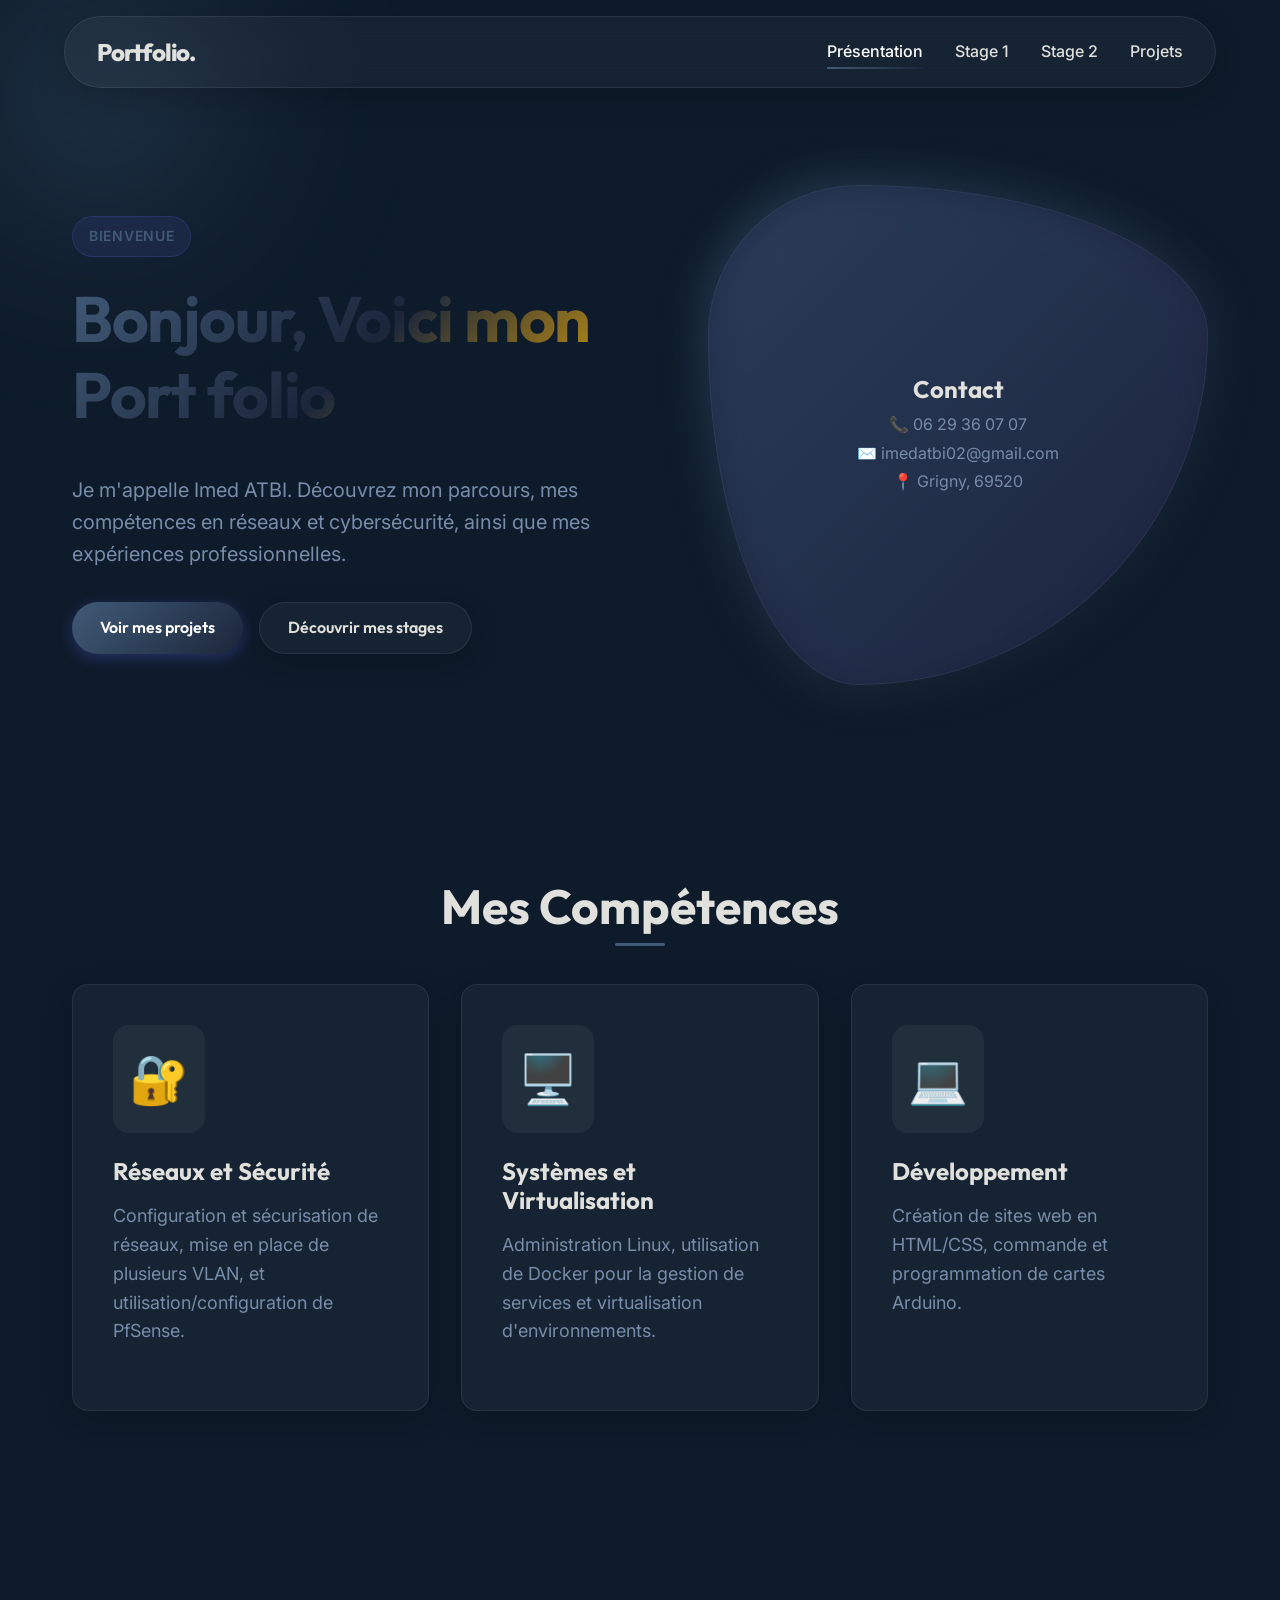
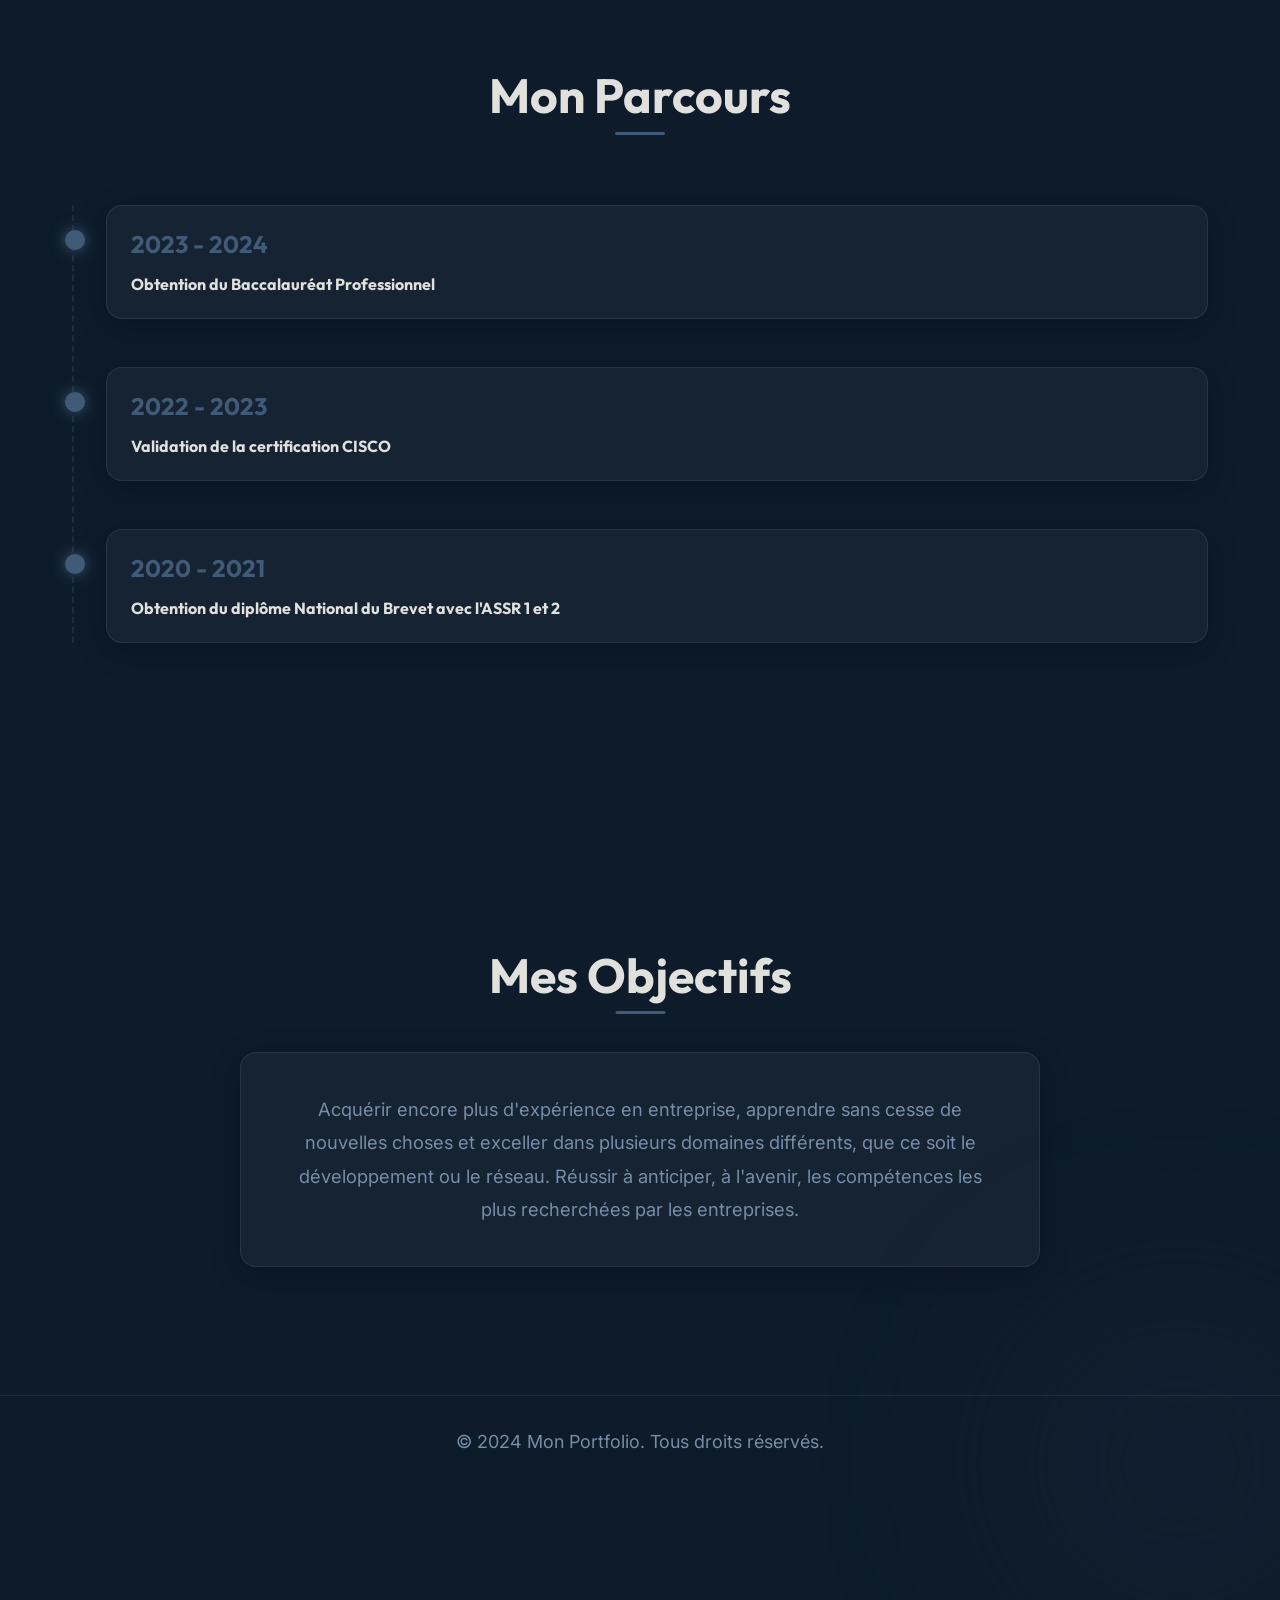
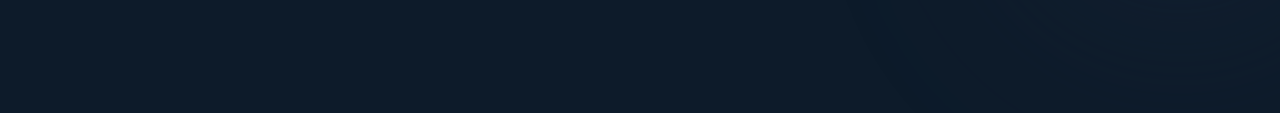
==== index.html @ e671bcde "Add files via upload" ====
<!DOCTYPE html>
<html lang="fr" class="dark-theme">

<head>
    <meta charset="UTF-8">
    <meta name="viewport" content="width=device-width, initial-scale=1.0">
    <title>Mon Portfolio - Présentation</title>
    <meta name="description" content="Portfolio professionnel - Page de présentation">
    <link rel="preconnect" href="https://fonts.googleapis.com">
    <link rel="preconnect" href="https://fonts.gstatic.com" crossorigin>
    <link
        href="https://fonts.googleapis.com/css2?family=Outfit:wght@300;400;600;800&family=Inter:wght@400;500;700&display=swap"
        rel="stylesheet">
    <link rel="stylesheet" href="styles.css">
</head>

<body>
    <div class="blob blob-1"></div>
    <div class="blob blob-2"></div>

    <nav class="navbar glass-effect">
        <div class="nav-brand">Portfolio.</div>
        <ul class="nav-links">
            <li><a href="index.html" class="active">Présentation</a></li>
            <li><a href="stage1.html">Stage 1</a></li>
            <li><a href="stage2.html">Stage 2</a></li>
            <li><a href="projet.html">Projets</a></li>
        </ul>
        <div class="hamburger">
            <span></span>
            <span></span>
            <span></span>
        </div>
    </nav>

    <main class="container fade-in">
        <section class="hero-section">
            <div class="hero-content">
                <span class="badge">Bienvenue</span>
                <h1 class="gradient-text">Bonjour, Voici mon Port folio</h1>
                <p class="hero-subtitle">
                    Je m'appelle Imed ATBI. Découvrez mon parcours, mes compétences en réseaux et cybersécurité, ainsi
                    que mes expériences professionnelles.
                </p>
                <div class="btn-group">
                    <a href="projet.html" class="btn btn-primary">Voir mes projets</a>
                    <a href="stage1.html" class="btn btn-secondary glass-effect">Découvrir mes stages</a>
                </div>
            </div>
            <div class="hero-image glass-effect">
                <div style="text-align: center;">
                    <h3 style="margin-bottom: 0.5rem; font-size: 1.5rem;">Contact</h3>
                    <p style="font-size: 1rem; margin-bottom: 0.2rem;">📞 06 29 36 07 07</p>
                    <p style="font-size: 1rem; margin-bottom: 0.2rem;">✉️ imedatbi02@gmail.com</p>
                    <p style="font-size: 1rem; margin-bottom: 0;">📍 Grigny, 69520</p>
                </div>
            </div>
        </section>

        <section class="about-section scroll-reveal">
            <h2 class="section-title">Mes Compétences</h2>
            <div class="about-grid">
                <div class="card glass-effect">
                    <div class="card-icon">🔐</div>
                    <h3>Réseaux et Sécurité</h3>
                    <p>Configuration et sécurisation de réseaux, mise en place de plusieurs VLAN, et
                        utilisation/configuration de PfSense.</p>
                </div>
                <div class="card glass-effect">
                    <div class="card-icon">🖥️</div>
                    <h3>Systèmes et Virtualisation</h3>
                    <p>Administration Linux, utilisation de Docker pour la gestion de services et virtualisation
                        d'environnements.</p>
                </div>
                <div class="card glass-effect">
                    <div class="card-icon">💻</div>
                    <h3>Développement</h3>
                    <p>Création de sites web en HTML/CSS, commande et programmation de cartes Arduino.</p>
                </div>
            </div>
        </section>

        <section class="about-section scroll-reveal" style="margin-top: 4rem;">
            <h2 class="section-title">Mon Parcours</h2>
            <div class="timeline" style="margin-bottom: 2rem;">
                <div class="timeline-item glass-effect scroll-reveal">
                    <h3 style="color: var(--primary-color);">2023 - 2024</h3>
                    <h4>Obtention du Baccalauréat Professionnel</h4>
                </div>
                <div class="timeline-item glass-effect scroll-reveal" style="transition-delay: 0.1s;">
                    <h3 style="color: var(--primary-color);">2022 - 2023</h3>
                    <h4>Validation de la certification CISCO</h4>
                </div>
                <div class="timeline-item glass-effect scroll-reveal" style="transition-delay: 0.2s;">
                    <h3 style="color: var(--primary-color);">2020 - 2021</h3>
                    <h4>Obtention du diplôme National du Brevet avec l'ASSR 1 et 2</h4>
                </div>
            </div>
        </section>
        <section class="about-section scroll-reveal" style="margin-top: 4rem;">
            <h2 class="section-title">Mes Objectifs</h2>
            <div class="glass-effect"
                style="padding: 2.5rem; border-radius: 16px; max-width: 800px; margin: 0 auto; text-align: center;">
                <p style="font-size: 1.15rem; line-height: 1.8; color: var(--text-secondary); margin: 0;">
                    Acquérir encore plus d'expérience en entreprise, apprendre sans cesse de nouvelles choses et
                    exceller dans plusieurs domaines différents, que ce soit le développement ou le réseau. Réussir à
                    anticiper, à l'avenir, les compétences les plus recherchées par les entreprises.
                </p>
            </div>
        </section>
    </main>

    <footer>
        <p>&copy; 2024 Mon Portfolio. Tous droits réservés.</p>
    </footer>

    <script src="script.js"></script>
</body>

</html>
---- styles.css ----
:root {
    --bg-color: #0d1b2a;
    --text-primary: #e0e1dd;
    --text-secondary: #778da9;
    --primary-color: #415a77;
    --secondary-color: #1b263b;
    --accent-color: #ffb703;
    --glass-bg: rgba(255, 255, 255, 0.04);
    --glass-border: rgba(255, 255, 255, 0.08);
    --glass-shadow: 0 8px 32px rgba(0, 0, 0, 0.2);
    --transition: all 0.3s cubic-bezier(0.4, 0, 0.2, 1);
    --font-heading: 'Outfit', sans-serif;
    --font-body: 'Inter', sans-serif;
}

* {
    margin: 0;
    padding: 0;
    box-sizing: border-box;
}

body {
    background-color: var(--bg-color);
    color: var(--text-primary);
    font-family: var(--font-body);
    line-height: 1.6;
    overflow-x: hidden;
    position: relative;
    min-height: 100vh;
    display: flex;
    flex-direction: column;
}

h1,
h2,
h3,
h4 {
    font-family: var(--font-heading);
    font-weight: 700;
    line-height: 1.2;
}

a {
    text-decoration: none;
    color: inherit;
    transition: var(--transition);
}

ul {
    list-style: none;
}

/* Background Animated Blobs */
.blob {
    position: absolute;
    border-radius: 50%;
    filter: blur(80px);
    z-index: -1;
    opacity: 0.5;
    animation: float 20s infinite alternate ease-in-out;
}

.blob-1 {
    width: 400px;
    height: 400px;
    background: radial-gradient(circle, var(--primary-color), transparent 70%);
    top: -100px;
    left: -100px;
}

.blob-2 {
    width: 500px;
    height: 500px;
    background: radial-gradient(circle, var(--secondary-color), transparent 70%);
    bottom: -200px;
    right: -150px;
    animation-delay: -5s;
}

.blob-3 {
    width: 300px;
    height: 300px;
    background: radial-gradient(circle, var(--accent-color), transparent 70%);
    top: 40%;
    left: 60%;
    animation-delay: -10s;
}

@keyframes float {
    0% {
        transform: translate(0, 0) scale(1);
    }

    33% {
        transform: translate(30px, -50px) scale(1.1);
    }

    66% {
        transform: translate(-20px, 20px) scale(0.9);
    }

    100% {
        transform: translate(0, 0) scale(1);
    }
}

/* Glassmorphism Utilities */
.glass-effect {
    background: var(--glass-bg);
    backdrop-filter: blur(12px);
    -webkit-backdrop-filter: blur(12px);
    border: 1px solid var(--glass-border);
    box-shadow: var(--glass-shadow);
    border-radius: 16px;
}

/* Typography Utilities */
.gradient-text {
    background: linear-gradient(135deg, var(--primary-color), var(--secondary-color), var(--accent-color));
    -webkit-background-clip: text;
    background-clip: text;
    color: transparent;
    display: inline-block;
}

.text-center {
    text-align: center;
}

h1 {
    font-size: clamp(2.5rem, 5vw, 4.5rem);
    margin-bottom: 1rem;
    letter-spacing: -0.02em;
}

h2 {
    font-size: clamp(2rem, 4vw, 3rem);
    margin-bottom: 1.5rem;
}

h3 {
    font-size: 1.5rem;
    margin-bottom: 1rem;
    color: var(--text-primary);
}

p {
    color: var(--text-secondary);
    font-size: 1.125rem;
    margin-bottom: 1.5rem;
}

/* Navigation */
.navbar {
    position: fixed;
    top: 1rem;
    left: 50%;
    transform: translateX(-50%);
    width: 90%;
    max-width: 1200px;
    display: flex;
    justify-content: space-between;
    align-items: center;
    padding: 1rem 2rem;
    z-index: 1000;
    border-radius: 100px;
}

.nav-brand {
    font-family: var(--font-heading);
    font-weight: 800;
    font-size: 1.5rem;
    color: var(--text-primary);
    letter-spacing: -0.05em;
}

.nav-links {
    display: flex;
    gap: 2rem;
}

.nav-links li a {
    font-weight: 500;
    font-size: 1rem;
    position: relative;
    padding: 0.5rem 0;
}

.nav-links li a::after {
    content: '';
    position: absolute;
    bottom: 0;
    left: 0;
    width: 0;
    height: 2px;
    background: linear-gradient(90deg, var(--primary-color), var(--secondary-color));
    transition: var(--transition);
}

.nav-links li a:hover::after,
.nav-links li a.active::after {
    width: 100%;
}

.nav-links li a.active {
    color: white;
}

.hamburger {
    display: none;
    cursor: pointer;
    flex-direction: column;
    gap: 5px;
}

.hamburger span {
    width: 25px;
    height: 3px;
    background-color: var(--text-primary);
    border-radius: 3px;
    transition: var(--transition);
}

/* Layout */
.container {
    flex: 1;
    width: 100%;
    max-width: 1200px;
    margin: 0 auto;
    padding: 120px 2rem 4rem;
    display: flex;
    flex-direction: column;
    gap: 4rem;
}

/* Buttons */
.btn {
    display: inline-flex;
    align-items: center;
    justify-content: center;
    padding: 0.75rem 1.75rem;
    border-radius: 100px;
    font-weight: 600;
    font-family: var(--font-heading);
    cursor: pointer;
}

.btn-primary {
    background: linear-gradient(135deg, var(--primary-color), var(--secondary-color));
    color: white;
    box-shadow: 0 4px 15px rgba(99, 102, 241, 0.3);
}

.btn-primary:hover {
    transform: translateY(-2px);
    box-shadow: 0 6px 20px rgba(99, 102, 241, 0.5);
    filter: brightness(1.1);
}

.btn-secondary {
    color: var(--text-primary);
}

.btn-secondary:hover {
    background: rgba(255, 255, 255, 0.1);
    transform: translateY(-2px);
}

.btn-group {
    display: flex;
    gap: 1rem;
    flex-wrap: wrap;
    margin-top: 2rem;
}

/* Pages Specific: Presentation */
.hero-section {
    display: flex;
    align-items: center;
    justify-content: space-between;
    gap: 4rem;
    min-height: 70vh;
}

.hero-content {
    flex: 1;
    max-width: 600px;
}

.badge {
    display: inline-block;
    padding: 0.5rem 1rem;
    background: rgba(99, 102, 241, 0.1);
    border: 1px solid rgba(99, 102, 241, 0.2);
    border-radius: 100px;
    color: var(--primary-color);
    font-weight: 600;
    font-size: 0.875rem;
    margin-bottom: 1.5rem;
    letter-spacing: 0.05em;
    text-transform: uppercase;
}

.hero-subtitle {
    font-size: 1.25rem;
    margin-top: 1.5rem;
}

.hero-image {
    flex: 1;
    max-width: 500px;
    aspect-ratio: 1;
    border-radius: 30% 70% 70% 30% / 30% 30% 70% 70%;
    display: flex;
    justify-content: center;
    align-items: center;
    font-size: 8rem;
    background: linear-gradient(135deg, rgba(99, 102, 241, 0.1), rgba(168, 85, 247, 0.1));
    animation: morph 8s ease-in-out infinite;
    position: relative;
}

.hero-image::after {
    content: '';
    position: absolute;
    inset: -10px;
    background: linear-gradient(135deg, var(--primary-color), var(--secondary-color));
    border-radius: inherit;
    z-index: -1;
    opacity: 0.5;
    filter: blur(20px);
}

@keyframes morph {
    0% {
        border-radius: 30% 70% 70% 30% / 30% 30% 70% 70%;
    }

    50% {
        border-radius: 50% 50% 30% 70% / 60% 30% 70% 40%;
    }

    100% {
        border-radius: 30% 70% 70% 30% / 30% 30% 70% 70%;
    }
}

.about-section {
    padding: 4rem 0;
}

.section-title {
    text-align: center;
    margin-bottom: 3rem;
    position: relative;
    display: inline-block;
    left: 50%;
    transform: translateX(-50%);
}

.section-title::after {
    content: '';
    position: absolute;
    bottom: -10px;
    left: 50%;
    transform: translateX(-50%);
    width: 50px;
    height: 3px;
    background: var(--primary-color);
    border-radius: 3px;
}

.about-grid {
    display: grid;
    grid-template-columns: repeat(auto-fit, minmax(300px, 1fr));
    gap: 2rem;
}

.card {
    padding: 2.5rem;
    transition: var(--transition);
}

.card:hover {
    transform: translateY(-10px);
    background: rgba(255, 255, 255, 0.05);
    border-color: rgba(255, 255, 255, 0.15);
}

.card-icon {
    font-size: 3rem;
    margin-bottom: 1.5rem;
    display: inline-block;
    padding: 1rem;
    background: rgba(255, 255, 255, 0.05);
    border-radius: 16px;
}

/* Pages Specific: Stages */
.content-section {
    max-width: 800px;
    margin: 0 auto;
    width: 100%;
}

.experience-header {
    padding: 2rem;
    margin: 2rem 0;
    display: flex;
    flex-wrap: wrap;
    justify-content: space-between;
    align-items: center;
    gap: 1rem;
    border-left: 4px solid var(--primary-color);
}

.company-info h2 {
    margin-bottom: 0.5rem;
    font-size: 2rem;
}

.date-badge {
    background: rgba(255, 255, 255, 0.1);
    padding: 0.25rem 0.75rem;
    border-radius: 100px;
    font-size: 0.875rem;
    color: var(--text-secondary);
}

.role {
    font-size: 1.25rem;
    color: var(--primary-color);
    font-weight: 500;
    margin: 0;
}

.details-grid {
    display: grid;
    grid-template-columns: 1.5fr 1fr;
    gap: 2rem;
    margin-bottom: 2rem;
}

.detail-card {
    padding: 2rem;
}

.detail-card ul {
    list-style-type: none;
    padding-left: 0;
}

.detail-card ul li {
    position: relative;
    padding-left: 1.5rem;
    margin-bottom: 1rem;
    color: var(--text-secondary);
}

.detail-card ul li::before {
    content: '→';
    position: absolute;
    left: 0;
    color: var(--primary-color);
    font-weight: bold;
}

.tags {
    display: flex;
    flex-wrap: wrap;
    gap: 0.75rem;
}

.tag {
    background: rgba(255, 255, 255, 0.05);
    border: 1px solid rgba(255, 255, 255, 0.1);
    padding: 0.5rem 1rem;
    border-radius: 8px;
    font-size: 0.875rem;
    transition: var(--transition);
}

.tag:hover {
    background: var(--primary-color);
    color: white;
    border-color: var(--primary-color);
}

.reflection-box {
    padding: 2rem;
    margin-bottom: 3rem;
    border-top: 4px solid var(--secondary-color);
}

.navigation-buttons {
    display: flex;
    justify-content: space-between;
    align-items: center;
    flex-wrap: wrap;
    gap: 1rem;
    margin-top: 4rem;
    padding-top: 2rem;
    border-top: 1px solid var(--glass-border);
}

/* Pages Specific: Projets */
.section-subtitle {
    margin-bottom: 4rem;
}

.projects-grid {
    display: grid;
    grid-template-columns: repeat(auto-fit, minmax(320px, 1fr));
    gap: 2.5rem;
}

.project-card {
    border-radius: 24px;
    overflow: hidden;
    display: flex;
    flex-direction: column;
    transition: var(--transition);
}

.project-card:hover {
    transform: translateY(-10px);
    box-shadow: 0 20px 40px rgba(0, 0, 0, 0.4);
}

.project-image {
    height: 200px;
    display: flex;
    align-items: center;
    justify-content: center;
    font-family: var(--font-heading);
    font-size: 1.5rem;
    font-weight: 700;
    color: white;
    text-shadow: 0 2px 10px rgba(0, 0, 0, 0.2);
}

.project-content {
    padding: 2rem;
    flex: 1;
    display: flex;
    flex-direction: column;
}

.project-content h3 {
    margin-bottom: 0.5rem;
}

.project-content p {
    flex: 1;
}

/* Animations & Utilities */
.fade-in {
    animation: fadeIn 1s ease-out forwards;
}

@keyframes fadeIn {
    from {
        opacity: 0;
        transform: translateY(20px);
    }

    to {
        opacity: 1;
        transform: translateY(0);
    }
}

.scroll-reveal {
    opacity: 0;
    transform: translateY(30px);
    transition: opacity 0.8s ease-out, transform 0.8s ease-out;
}

.scroll-reveal.visible {
    opacity: 1;
    transform: translateY(0);
}

/* Footer */
footer {
    text-align: center;
    padding: 2rem;
    color: var(--text-secondary);
    border-top: 1px solid var(--glass-border);
    margin-top: auto;
}

/* Responsive */
@media (max-width: 900px) {
    .details-grid {
        grid-template-columns: 1fr;
    }
}

@media (max-width: 768px) {
    .navbar {
        border-radius: 16px;
        padding: 1rem;
        width: 95%;
    }

    .hamburger {
        display: flex;
        z-index: 1001;
    }

    .nav-links {
        position: fixed;
        top: 0;
        right: -100%;
        width: 100%;
        height: 100vh;
        background: rgba(15, 23, 42, 0.95);
        backdrop-filter: blur(20px);
        flex-direction: column;
        justify-content: center;
        align-items: center;
        transition: right 0.4s ease-in-out;
        z-index: 1000;
    }

    .nav-links.nav-active {
        right: 0;
    }

    .hamburger.toggle span:nth-child(1) {
        transform: rotate(45deg) translate(5px, 6px);
    }

    .hamburger.toggle span:nth-child(2) {
        opacity: 0;
    }

    .hamburger.toggle span:nth-child(3) {
        transform: rotate(-45deg) translate(5px, -6px);
    }

    .hero-section {
        flex-direction: column;
        text-align: center;
        margin-top: 2rem;
    }

    .btn-group {
        justify-content: center;
    }

    .nav-links li a {
        font-size: 1.5rem;
    }
}

/* Timeline & Images (Stage 1) */
.timeline {
    position: relative;
    margin: 2rem 0;
    padding-left: 2rem;
    border-left: 2px dashed var(--glass-border);
}

.timeline-item {
    position: relative;
    margin-bottom: 3rem;
    padding: 1.5rem;
    border-radius: 16px;
}

.timeline-item::before {
    content: '';
    position: absolute;
    left: -2.65rem;
    top: 1.5rem;
    width: 20px;
    height: 20px;
    background: var(--primary-color);
    border-radius: 50%;
    box-shadow: 0 0 15px var(--primary-color);
}

.image-wrapper {
    margin-top: 1.5rem;
    border-radius: 12px;
    overflow: hidden;
    position: relative;
}

.content-img {
    width: 100%;
    max-height: 450px;
    object-fit: contain;
    background: rgba(0, 0, 0, 0.2);
    border-radius: 12px;
    border: 1px solid var(--glass-border);
    display: block;
}

/* Image Grid (Side by side) */
.image-grid-2 {
    display: grid;
    grid-template-columns: 1fr 1fr;
    gap: 2rem;
    margin-bottom: 4rem;
}

@media (max-width: 768px) {
    .image-grid-2 {
        grid-template-columns: 1fr;
    }
}

/* Lightbox Modal */
.lightbox {
    position: fixed;
    top: 0;
    left: 0;
    width: 100%;
    height: 100%;
    background-color: rgba(0, 0, 0, 0.9);
    z-index: 9999;
    display: flex;
    align-items: center;
    justify-content: center;
    opacity: 0;
    visibility: hidden;
    transition: opacity 0.3s ease, visibility 0.3s ease;
}

.lightbox.active {
    opacity: 1;
    visibility: visible;
}

.lightbox-content {
    max-width: 90%;
    max-height: 90%;
    object-fit: contain;
    border-radius: 8px;
    box-shadow: 0 0 20px rgba(0, 0, 0, 0.5);
    transform: scale(0.9);
    transition: transform 0.3s ease;
}

.lightbox.active .lightbox-content {
    transform: scale(1);
}

.lightbox-close {
    position: absolute;
    top: 20px;
    right: 30px;
    color: white;
    font-size: 50px;
    cursor: pointer;
    transition: color 0.3s;
    line-height: 1;
}

.lightbox-close:hover {
    color: var(--primary-color);
}

.zoomable {
    cursor: zoom-in;
    transition: transform 0.3s;
}

.zoomable:hover {
    transform: scale(1.02);
}
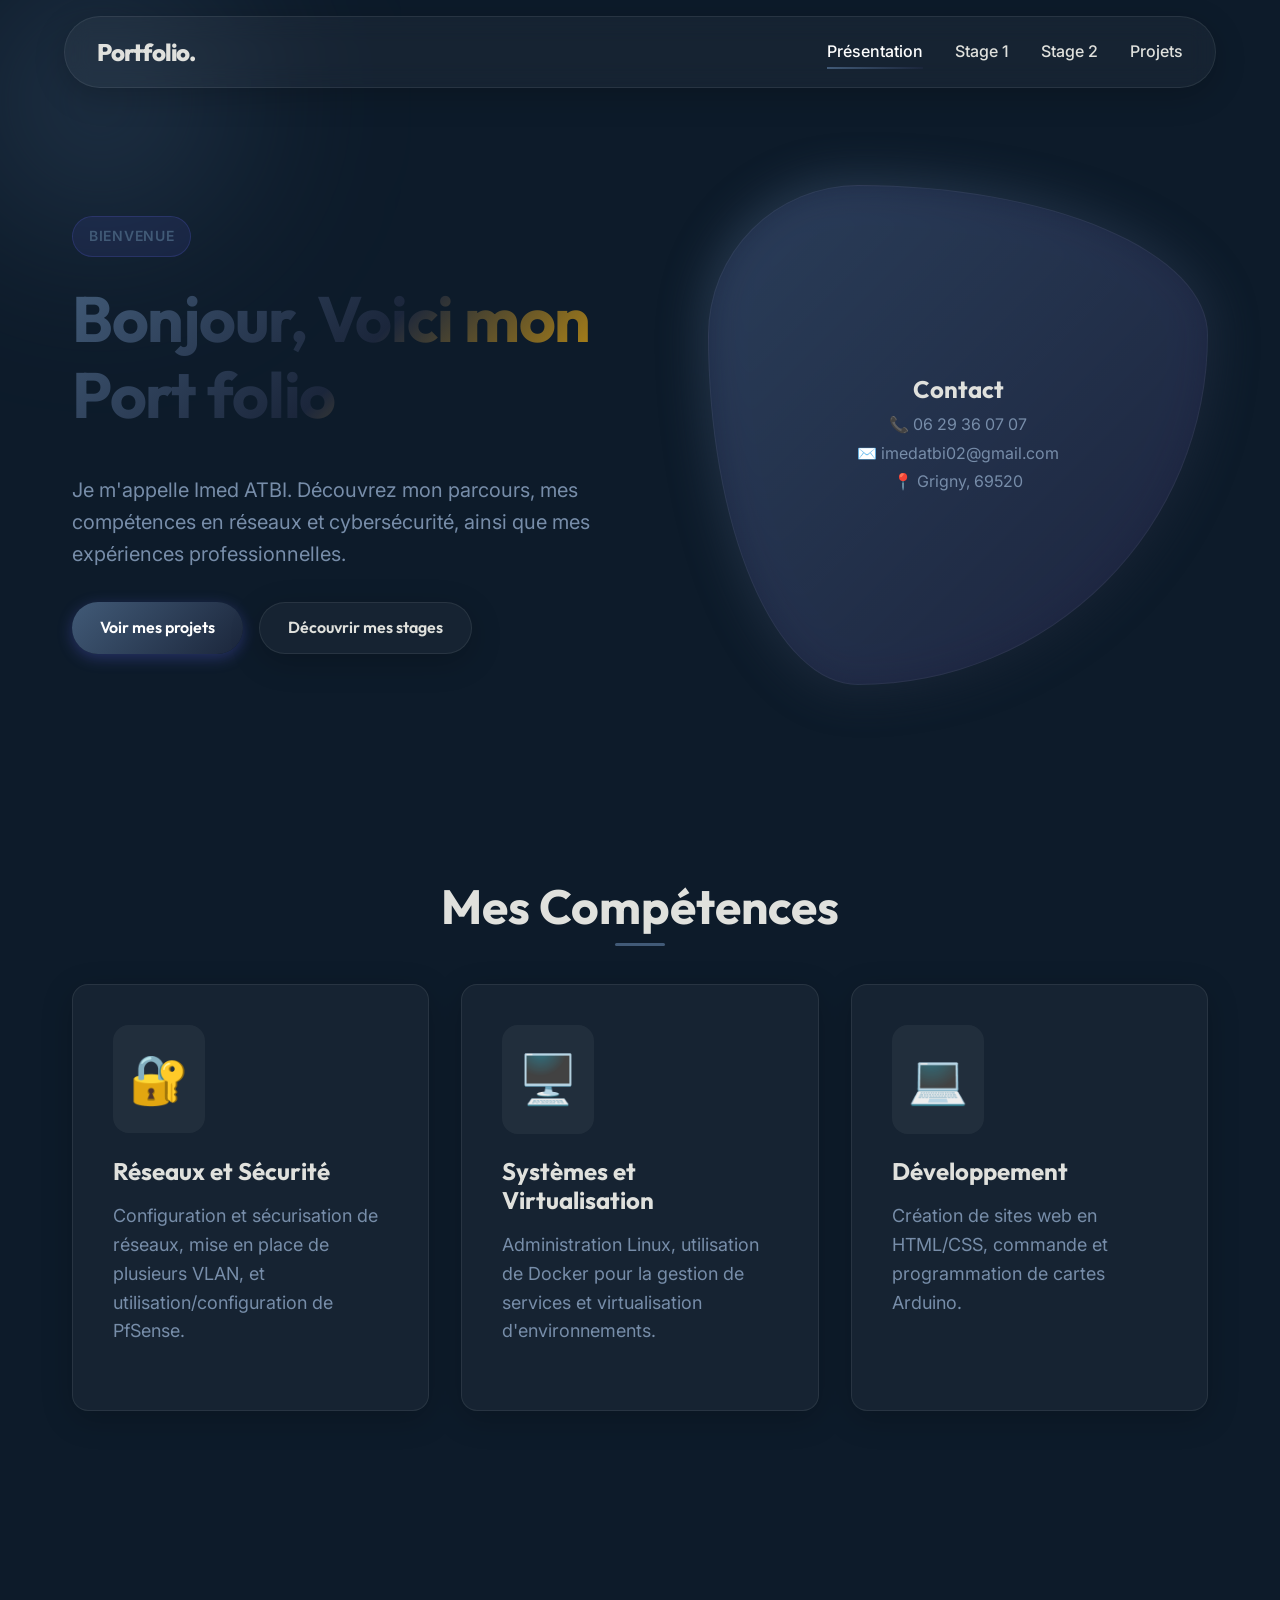
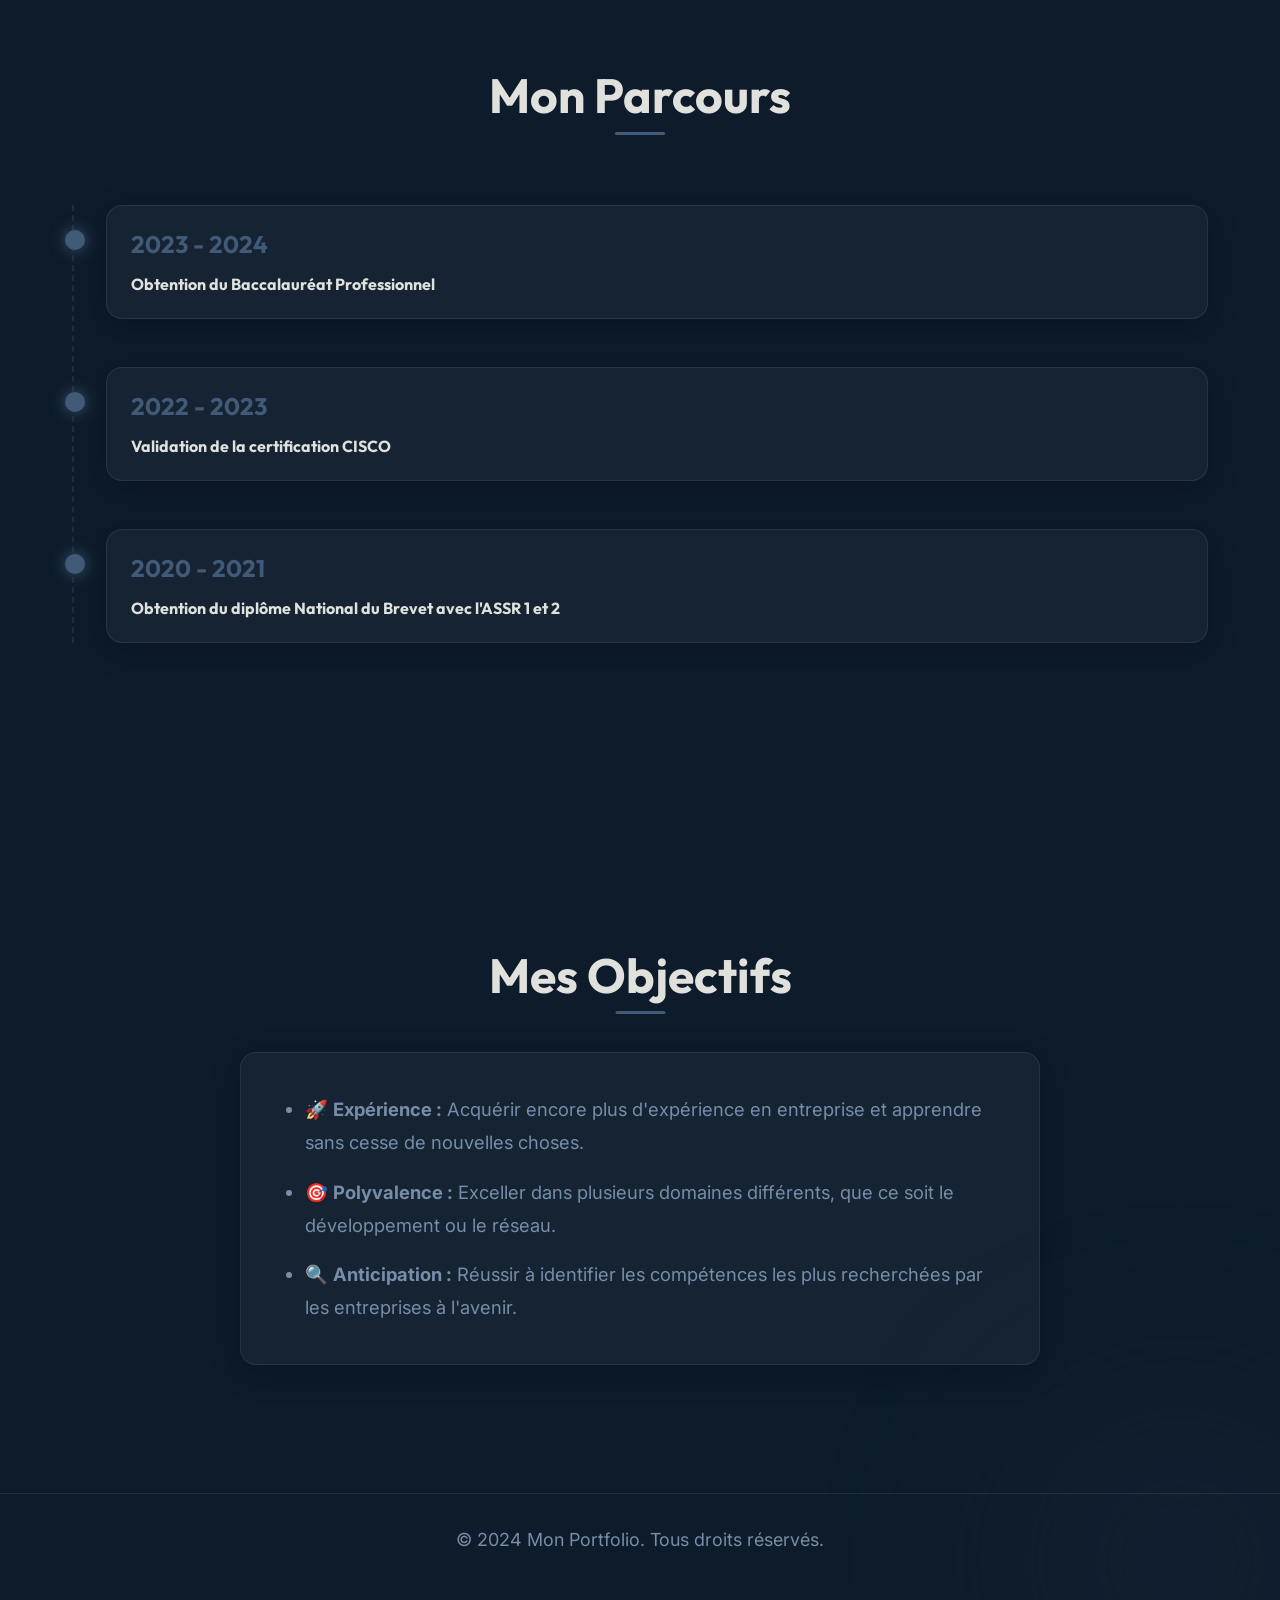
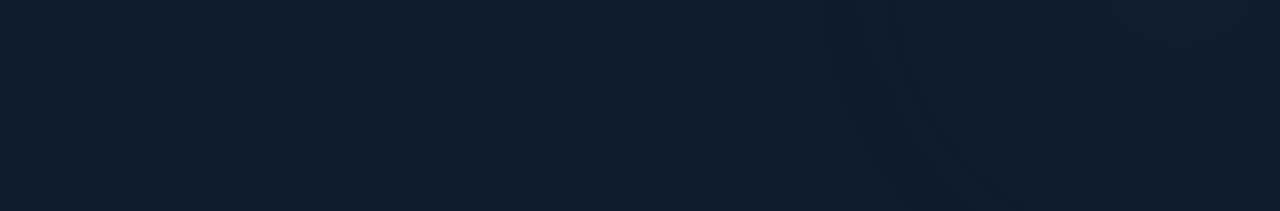
==== commit ba90da04: "Add files via upload" ====
--- a/index.html
+++ b/index.html
@@ -22,8 +22,8 @@
         <div class="nav-brand">Portfolio.</div>
         <ul class="nav-links">
             <li><a href="index.html" class="active">Présentation</a></li>
-            <li><a href="stage1.html">Stage 1</a></li>
-            <li><a href="stage2.html">Stage 2</a></li>
+            <li><a href="étape1.html">Stage 1</a></li>
+            <li><a href="étape2.html">Stage 2</a></li>
             <li><a href="projet.html">Projets</a></li>
         </ul>
         <div class="hamburger">
@@ -44,7 +44,7 @@
                 </p>
                 <div class="btn-group">
                     <a href="projet.html" class="btn btn-primary">Voir mes projets</a>
-                    <a href="stage1.html" class="btn btn-secondary glass-effect">Découvrir mes stages</a>
+                    <a href="étape1.html" class="btn btn-secondary glass-effect">Découvrir mes stages</a>
                 </div>
             </div>
             <div class="hero-image glass-effect">
@@ -100,12 +100,16 @@
         <section class="about-section scroll-reveal" style="margin-top: 4rem;">
             <h2 class="section-title">Mes Objectifs</h2>
             <div class="glass-effect"
-                style="padding: 2.5rem; border-radius: 16px; max-width: 800px; margin: 0 auto; text-align: center;">
-                <p style="font-size: 1.15rem; line-height: 1.8; color: var(--text-secondary); margin: 0;">
-                    Acquérir encore plus d'expérience en entreprise, apprendre sans cesse de nouvelles choses et
-                    exceller dans plusieurs domaines différents, que ce soit le développement ou le réseau. Réussir à
-                    anticiper, à l'avenir, les compétences les plus recherchées par les entreprises.
-                </p>
+                style="padding: 2.5rem; border-radius: 16px; max-width: 800px; margin: 0 auto; text-align: left;">
+                <ul
+                    style="list-style-type: disc; padding-left: 1.5rem; color: var(--text-secondary); font-size: 1.15rem; line-height: 1.8;">
+                    <li style="margin-bottom: 1rem;">🚀 <strong>Expérience :</strong> Acquérir encore plus d'expérience
+                        en entreprise et apprendre sans cesse de nouvelles choses.</li>
+                    <li style="margin-bottom: 1rem;">🎯 <strong>Polyvalence :</strong> Exceller dans plusieurs domaines
+                        différents, que ce soit le développement ou le réseau.</li>
+                    <li>🔍 <strong>Anticipation :</strong> Réussir à identifier les compétences les plus recherchées par
+                        les entreprises à l'avenir.</li>
+                </ul>
             </div>
         </section>
     </main>
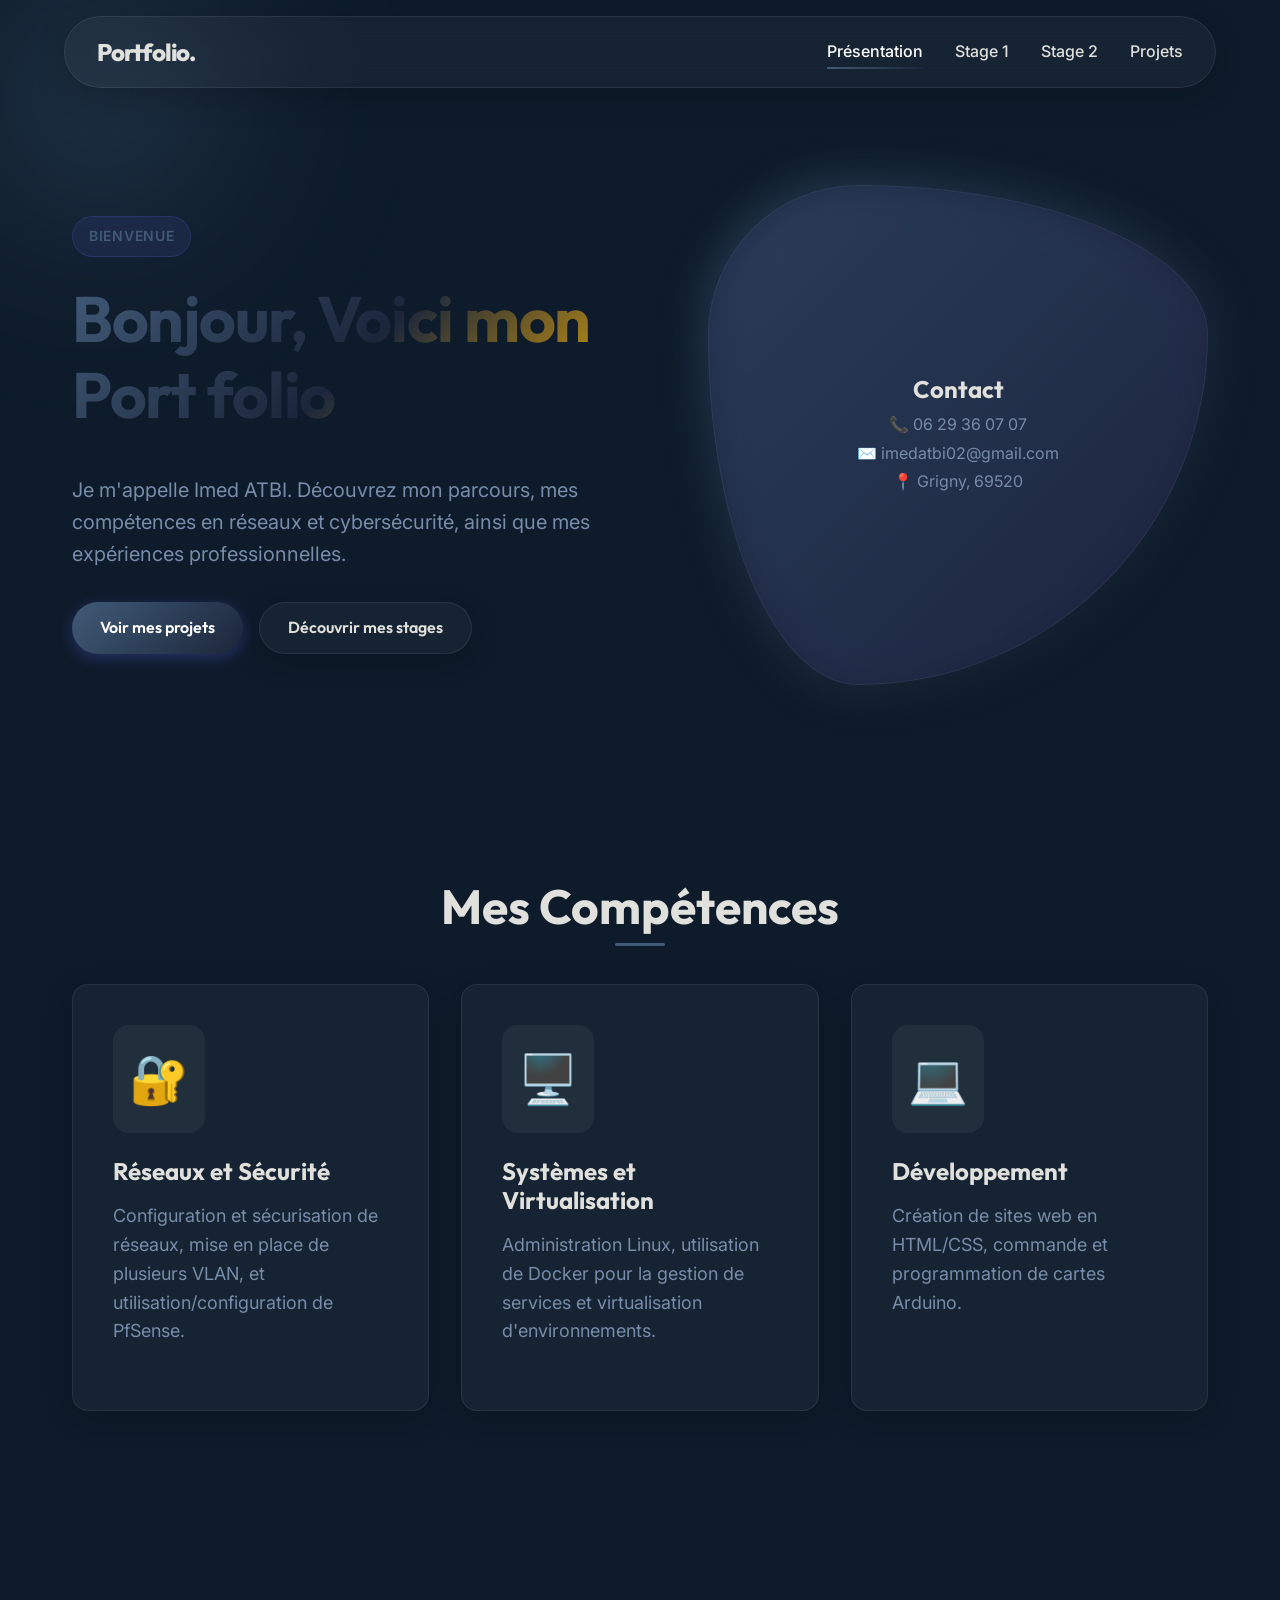
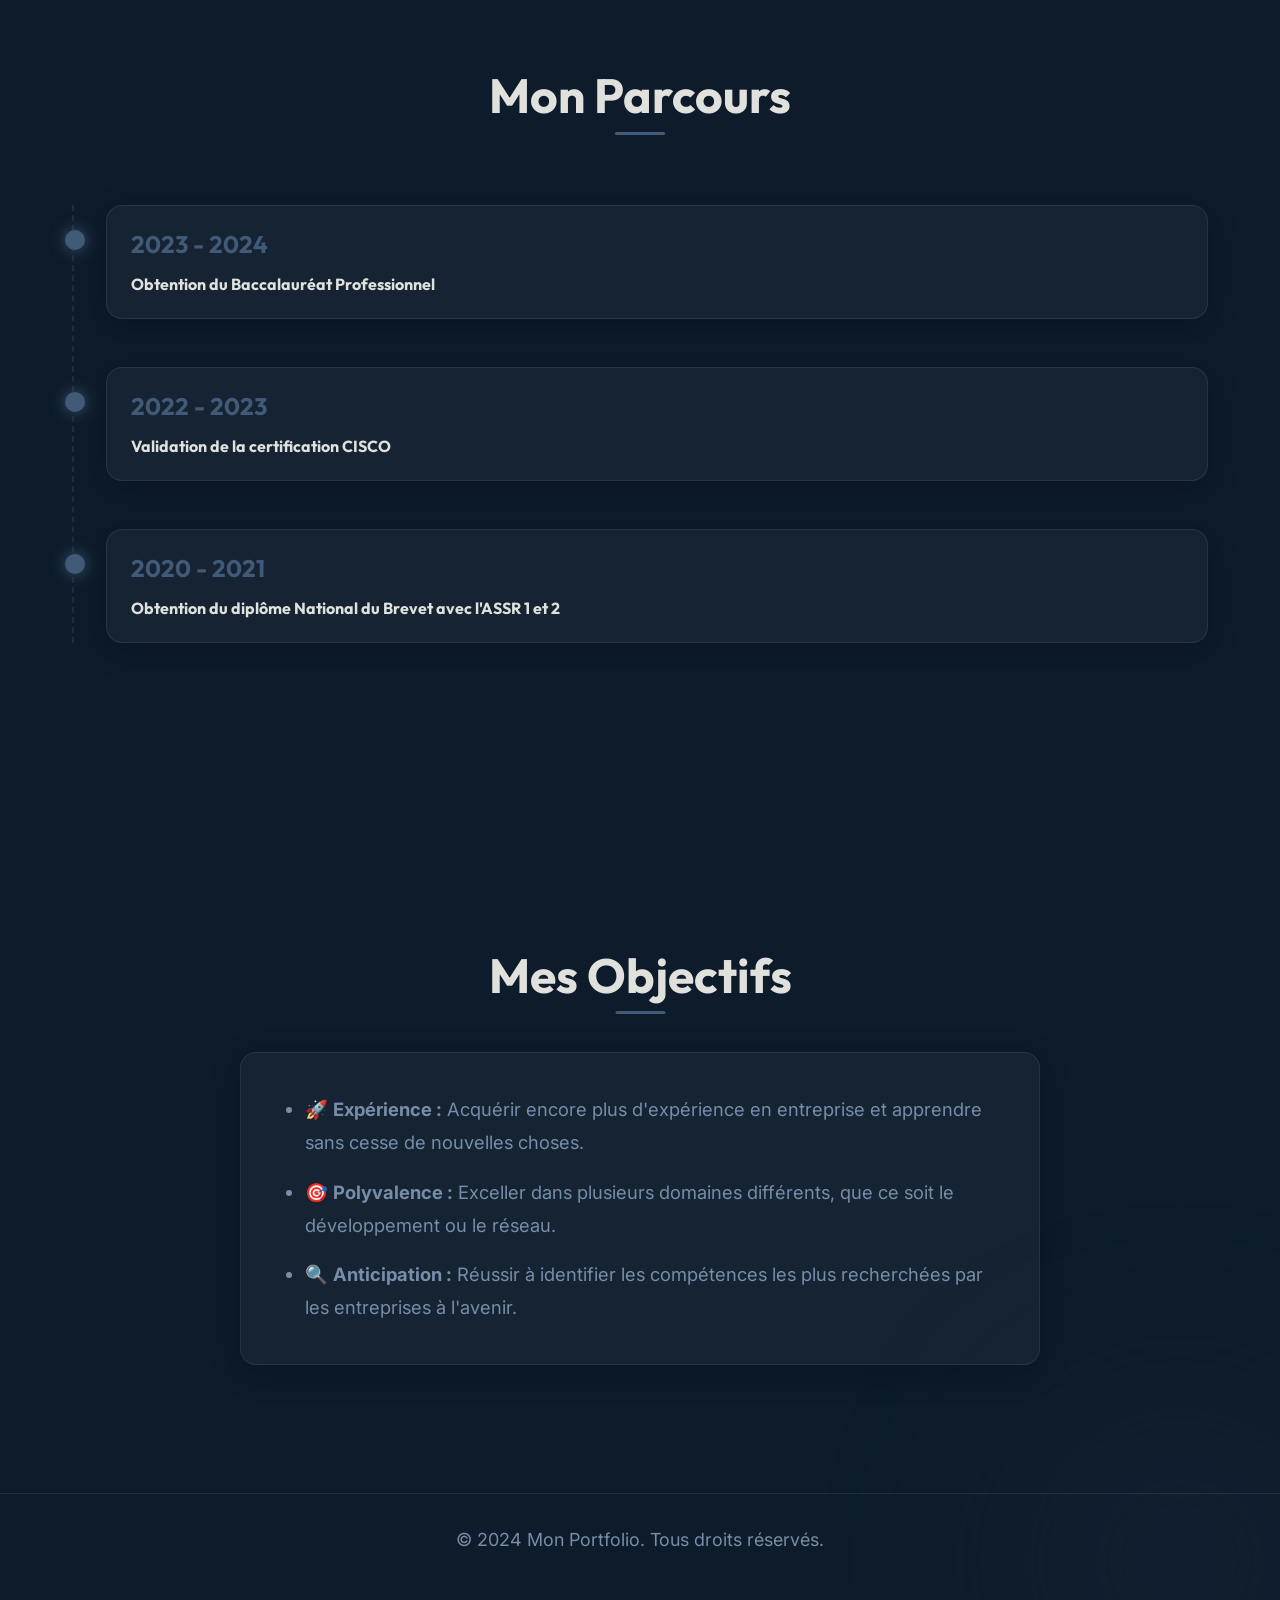
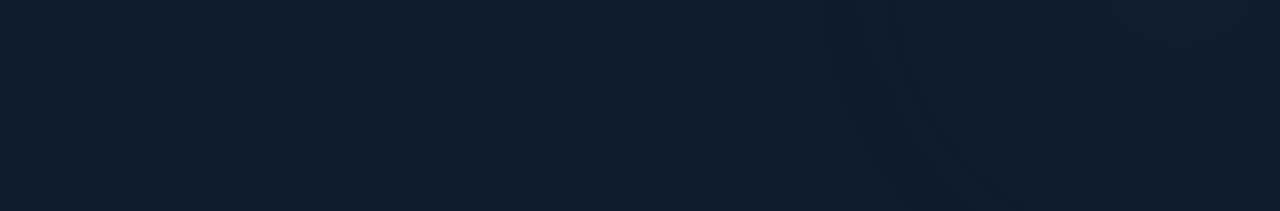
==== commit fe16c529: "Add files via upload" ====
--- a/index.html
+++ b/index.html
@@ -22,8 +22,8 @@
         <div class="nav-brand">Portfolio.</div>
         <ul class="nav-links">
             <li><a href="index.html" class="active">Présentation</a></li>
-            <li><a href="étape1.html">Stage 1</a></li>
-            <li><a href="étape2.html">Stage 2</a></li>
+            <li><a href="stage1.html">Stage 1</a></li>
+            <li><a href="stage2.html">Stage 2</a></li>
             <li><a href="projet.html">Projets</a></li>
         </ul>
         <div class="hamburger">
@@ -44,7 +44,7 @@
                 </p>
                 <div class="btn-group">
                     <a href="projet.html" class="btn btn-primary">Voir mes projets</a>
-                    <a href="étape1.html" class="btn btn-secondary glass-effect">Découvrir mes stages</a>
+                    <a href="stage1.html" class="btn btn-secondary glass-effect">Découvrir mes stages</a>
                 </div>
             </div>
             <div class="hero-image glass-effect">
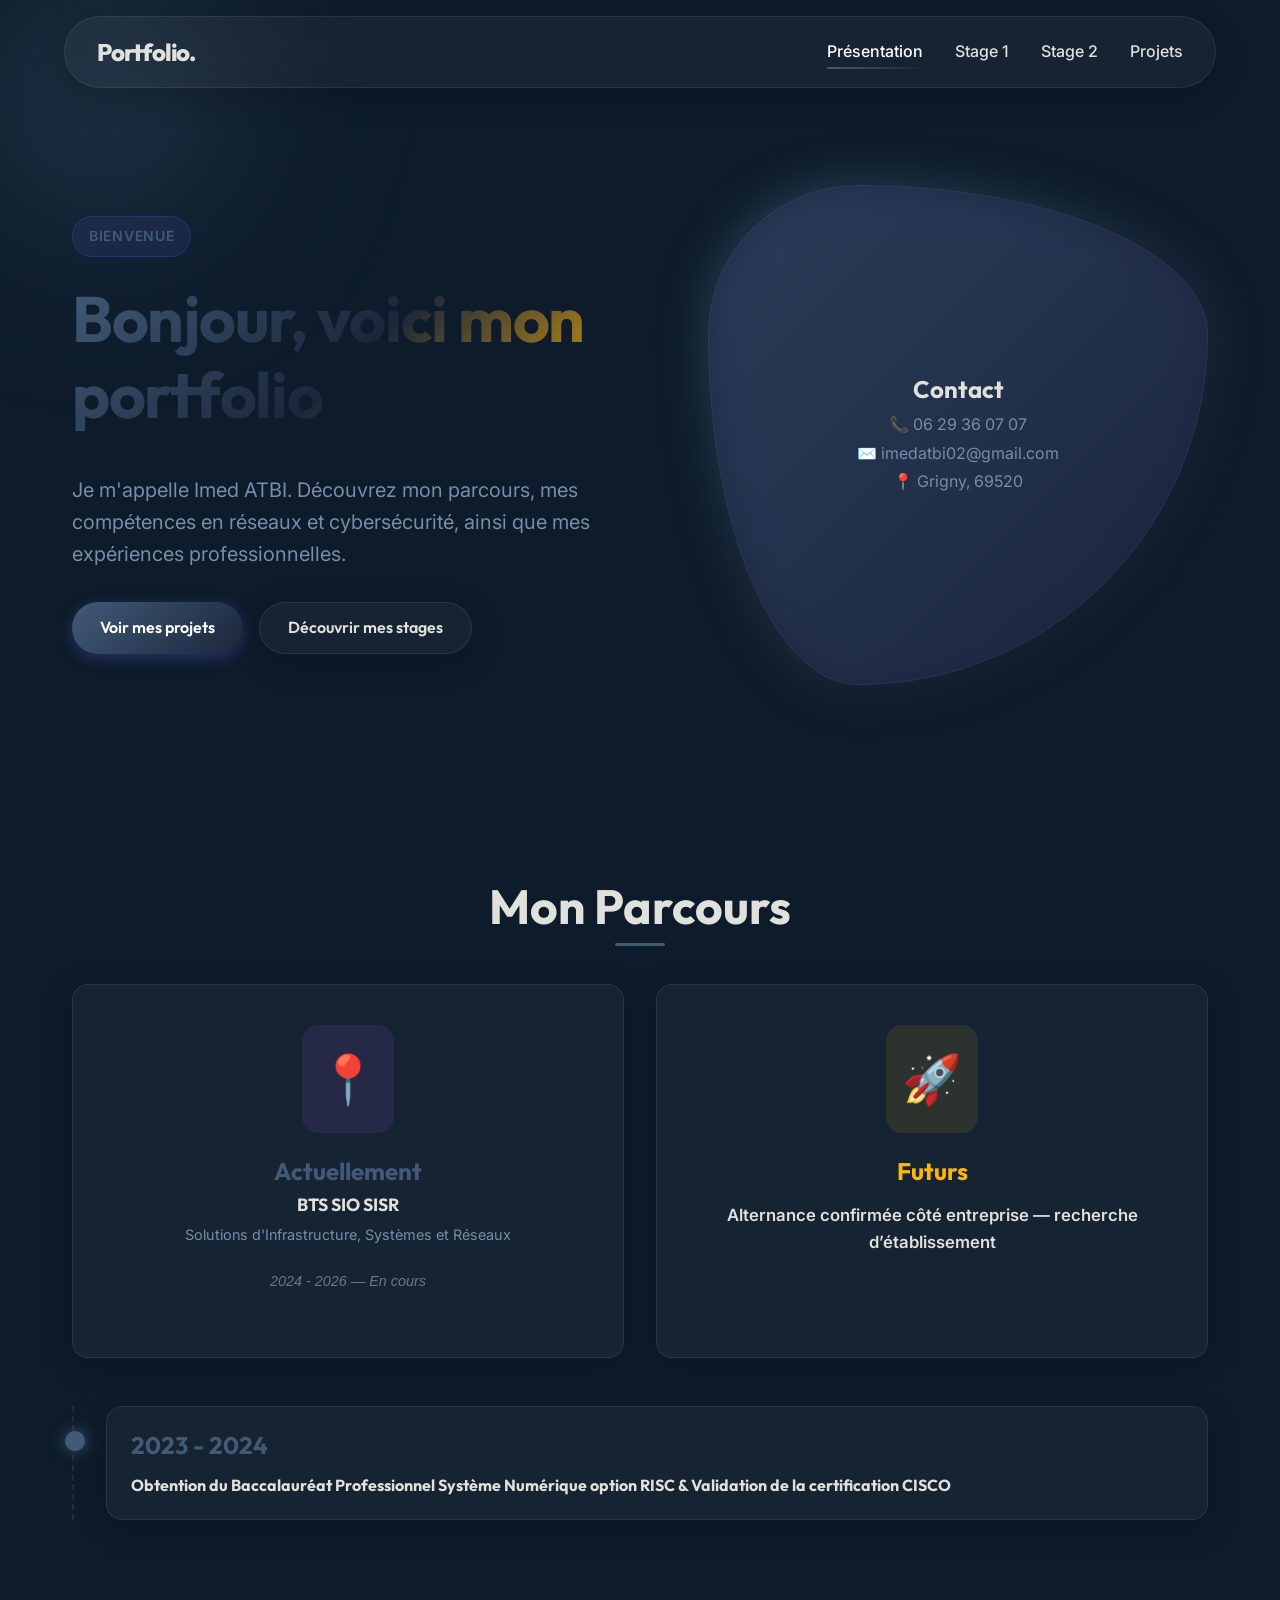
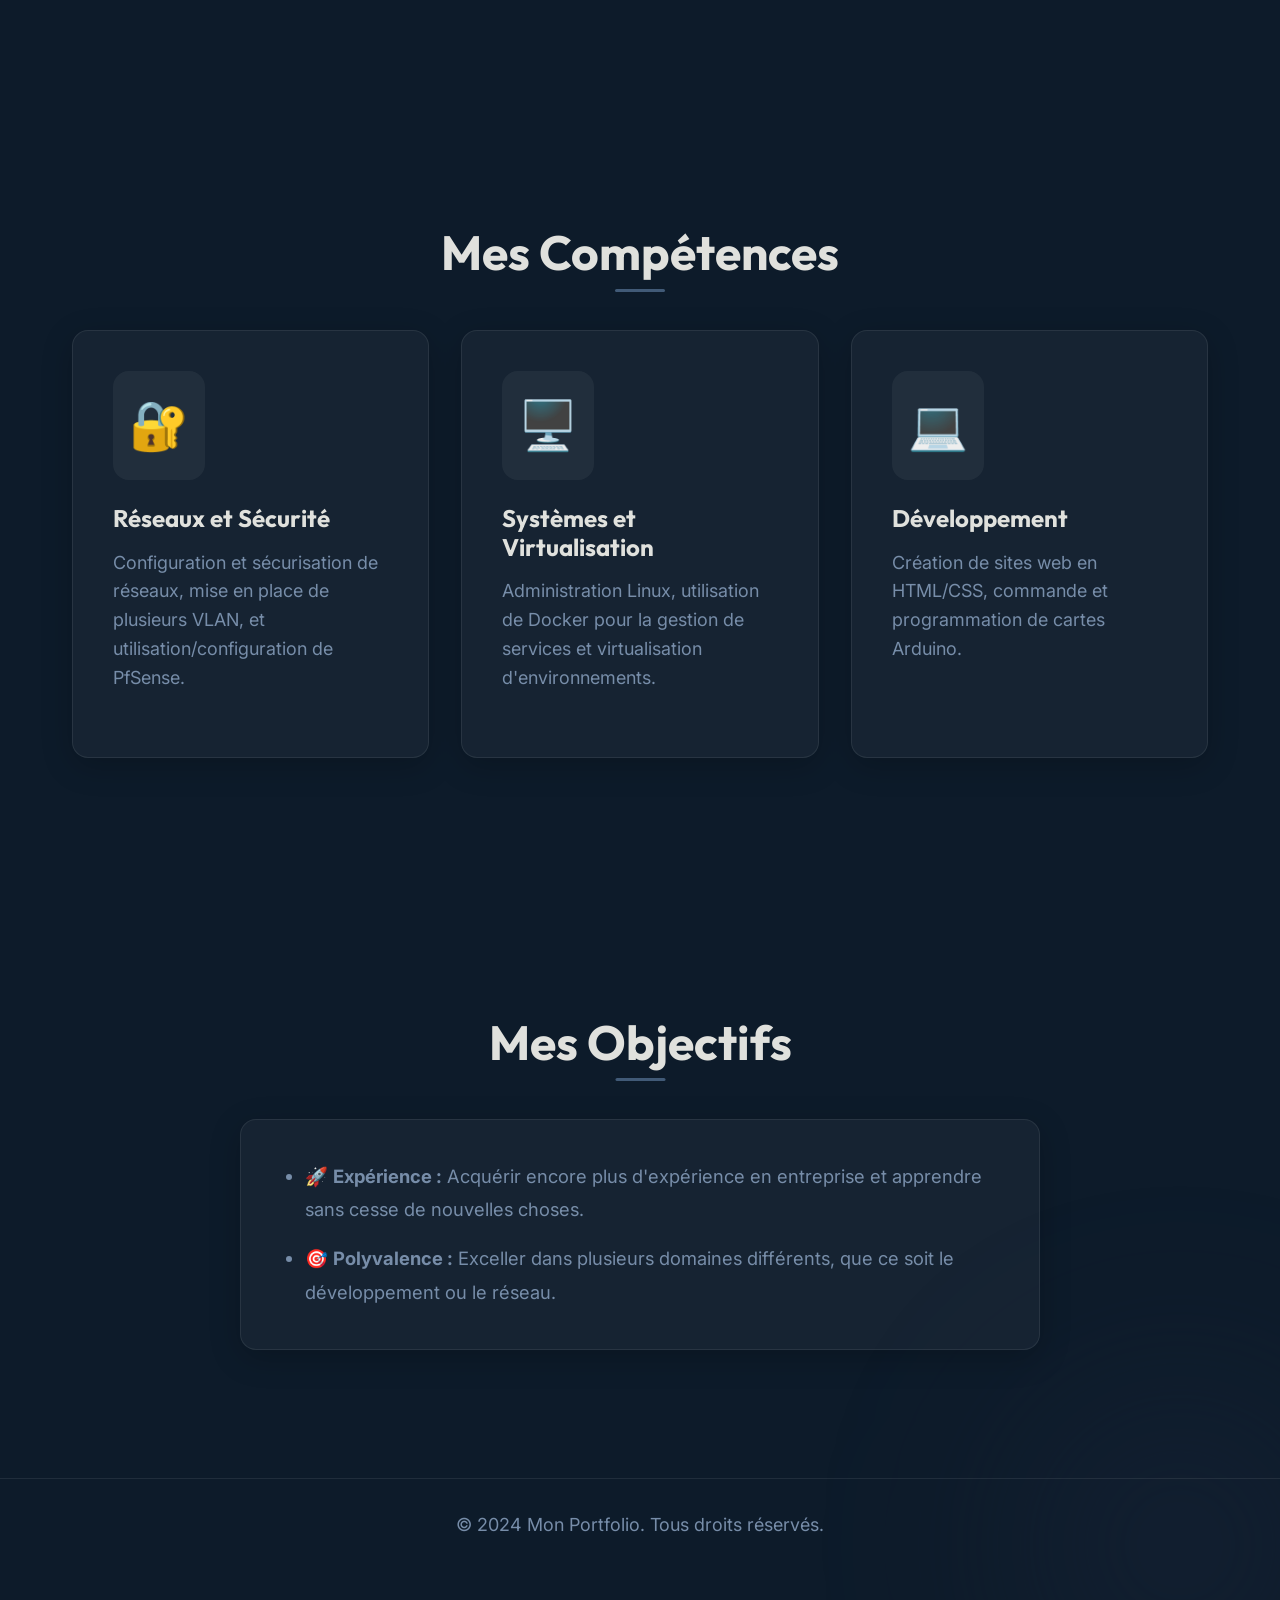
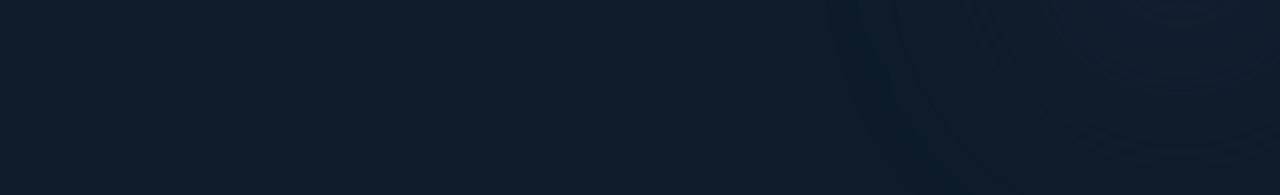
==== commit be1e38d6: "Add files via upload" ====
--- a/index.html
+++ b/index.html
@@ -37,7 +37,7 @@
         <section class="hero-section">
             <div class="hero-content">
                 <span class="badge">Bienvenue</span>
-                <h1 class="gradient-text">Bonjour, Voici mon Port folio</h1>
+                <h1 class="gradient-text">Bonjour, voici mon portfolio</h1>
                 <p class="hero-subtitle">
                     Je m'appelle Imed ATBI. Découvrez mon parcours, mes compétences en réseaux et cybersécurité, ainsi
                     que mes expériences professionnelles.
@@ -58,6 +58,44 @@
         </section>
 
         <section class="about-section scroll-reveal">
+            <h2 class="section-title">Mon Parcours</h2>
+
+            <div class="about-grid"
+                style="grid-template-columns: repeat(auto-fit, minmax(300px, 1fr)); gap: 2rem; margin-bottom: 3rem;">
+                <div class="card glass-effect scroll-reveal" style="text-align: center;">
+                    <div class="card-icon"
+                        style="background: rgba(168, 85, 247, 0.1); color: var(--primary-color); margin: 0 auto 1.5rem auto;">
+                        📍</div>
+                    <h3 style="color: var(--primary-color); margin-bottom: 0.5rem;">Actuellement</h3>
+                    <h4 style="font-size: 1.1rem; margin-bottom: 0.5rem;">BTS SIO SISR</h4>
+                    <p style="font-size: 0.9rem; color: var(--text-secondary);">Solutions d'Infrastructure, Systèmes et
+                        Réseaux</p>
+                    <p style="margin-top: 1rem; font-style: italic; font-size: 0.9rem; opacity: 0.8;">2024 - 2026 — En
+                        cours</p>
+                </div>
+
+                <div class="card glass-effect scroll-reveal" style="transition-delay: 0.1s; text-align: center;">
+                    <div class="card-icon"
+                        style="background: rgba(234, 179, 8, 0.1); color: var(--accent-color); margin: 0 auto 1.5rem auto;">
+                        🚀</div>
+                    <h3 style="color: var(--accent-color); margin-bottom: 0.5rem;">Futurs</h3>
+                    <p
+                        style="font-size: 1.05rem; font-weight: 600; line-height: 1.6; color: var(--text-primary); margin-top: 1rem;">
+                        Alternance confirmée côté entreprise — recherche d’établissement
+                    </p>
+                </div>
+            </div>
+
+            <div class="timeline">
+                <div class="timeline-item glass-effect scroll-reveal" style="transition-delay: 0.2s;">
+                    <h3 style="color: var(--primary-color);">2023 - 2024</h3>
+                    <h4>Obtention du Baccalauréat Professionnel Système Numérique option RISC & Validation de la
+                        certification CISCO</h4>
+                </div>
+            </div>
+        </section>
+
+        <section class="about-section scroll-reveal" style="margin-top: 4rem;">
             <h2 class="section-title">Mes Compétences</h2>
             <div class="about-grid">
                 <div class="card glass-effect">
@@ -79,24 +117,6 @@
                 </div>
             </div>
         </section>
-
-        <section class="about-section scroll-reveal" style="margin-top: 4rem;">
-            <h2 class="section-title">Mon Parcours</h2>
-            <div class="timeline" style="margin-bottom: 2rem;">
-                <div class="timeline-item glass-effect scroll-reveal">
-                    <h3 style="color: var(--primary-color);">2023 - 2024</h3>
-                    <h4>Obtention du Baccalauréat Professionnel</h4>
-                </div>
-                <div class="timeline-item glass-effect scroll-reveal" style="transition-delay: 0.1s;">
-                    <h3 style="color: var(--primary-color);">2022 - 2023</h3>
-                    <h4>Validation de la certification CISCO</h4>
-                </div>
-                <div class="timeline-item glass-effect scroll-reveal" style="transition-delay: 0.2s;">
-                    <h3 style="color: var(--primary-color);">2020 - 2021</h3>
-                    <h4>Obtention du diplôme National du Brevet avec l'ASSR 1 et 2</h4>
-                </div>
-            </div>
-        </section>
         <section class="about-section scroll-reveal" style="margin-top: 4rem;">
             <h2 class="section-title">Mes Objectifs</h2>
             <div class="glass-effect"
@@ -105,10 +125,8 @@
                     style="list-style-type: disc; padding-left: 1.5rem; color: var(--text-secondary); font-size: 1.15rem; line-height: 1.8;">
                     <li style="margin-bottom: 1rem;">🚀 <strong>Expérience :</strong> Acquérir encore plus d'expérience
                         en entreprise et apprendre sans cesse de nouvelles choses.</li>
-                    <li style="margin-bottom: 1rem;">🎯 <strong>Polyvalence :</strong> Exceller dans plusieurs domaines
+                    <li>🎯 <strong>Polyvalence :</strong> Exceller dans plusieurs domaines
                         différents, que ce soit le développement ou le réseau.</li>
-                    <li>🔍 <strong>Anticipation :</strong> Réussir à identifier les compétences les plus recherchées par
-                        les entreprises à l'avenir.</li>
                 </ul>
             </div>
         </section>
--- a/styles.css
+++ b/styles.css
@@ -708,6 +708,15 @@
     margin-bottom: 4rem;
 }
 
+.single-column-grid {
+    display: flex;
+    flex-direction: column;
+    gap: 2rem;
+    max-width: 800px;
+    margin: 0 auto;
+    margin-bottom: 4rem;
+}
+
 @media (max-width: 768px) {
     .image-grid-2 {
         grid-template-columns: 1fr;
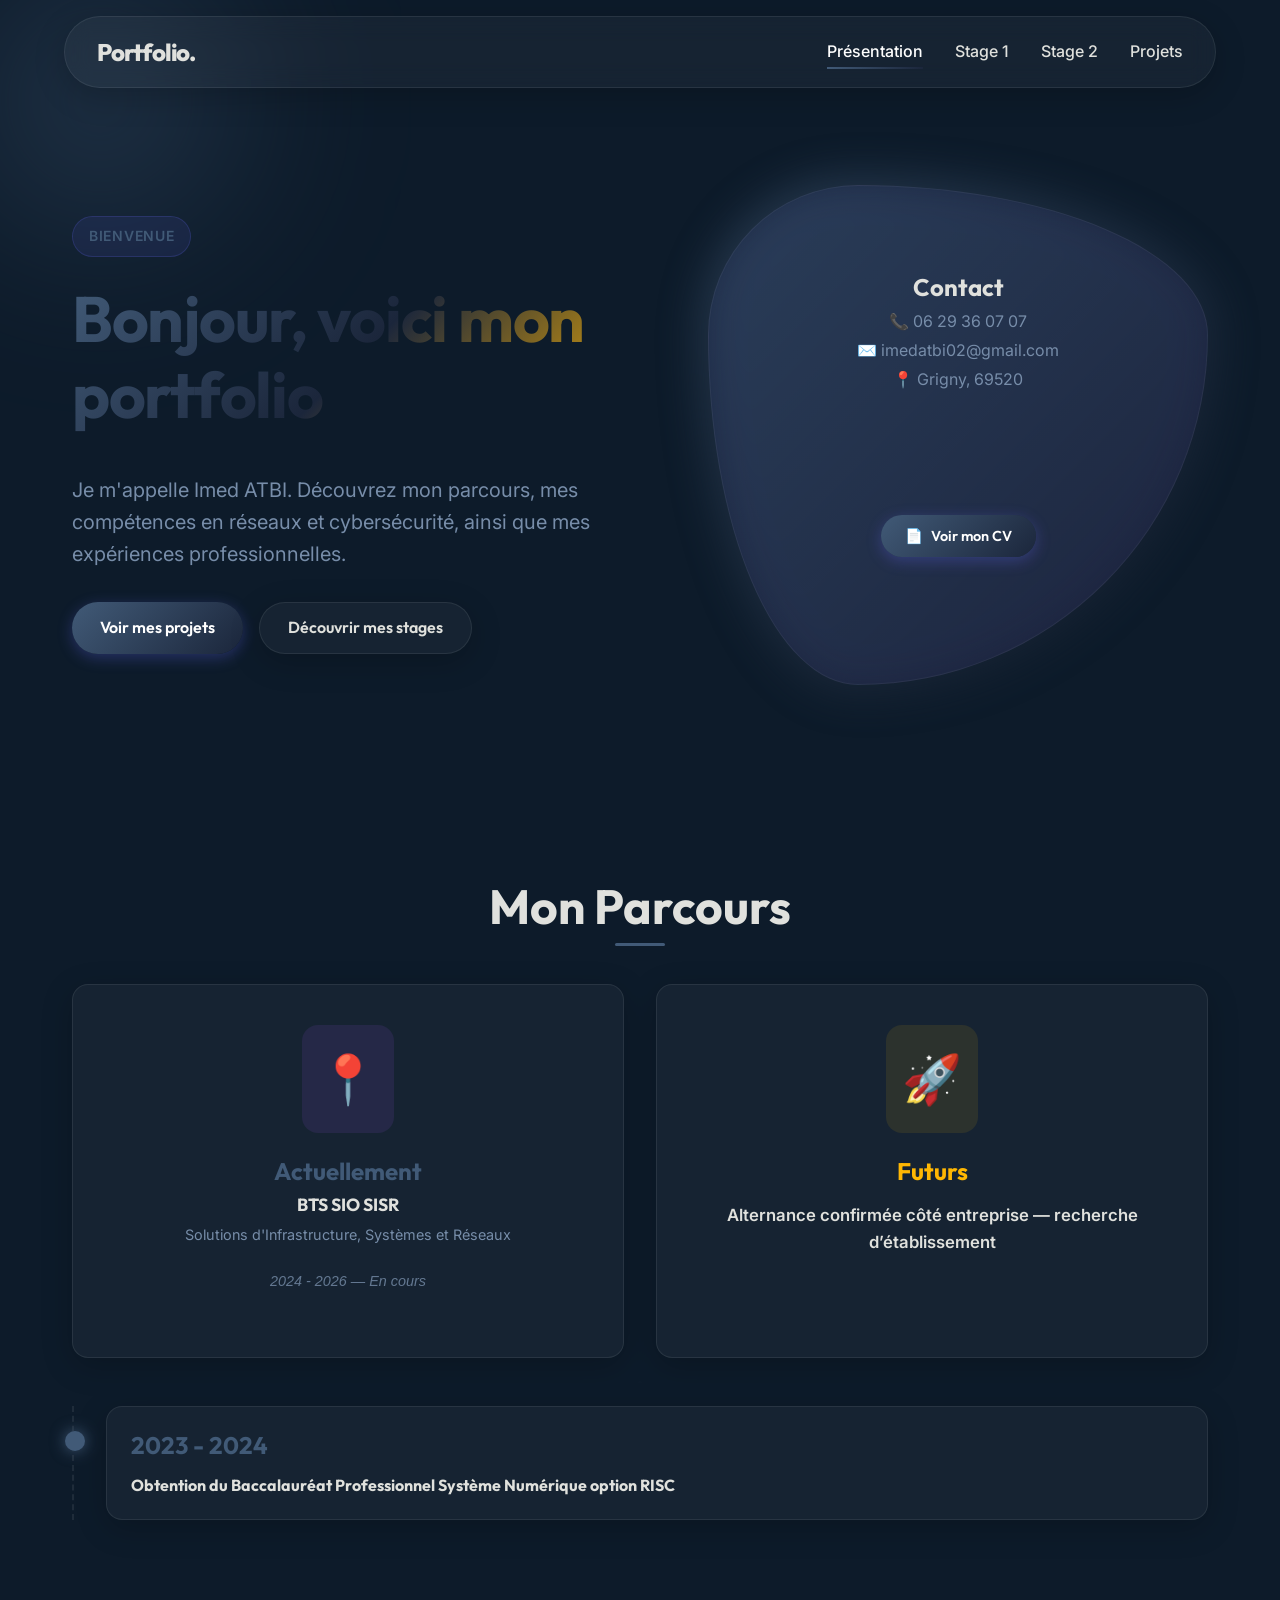
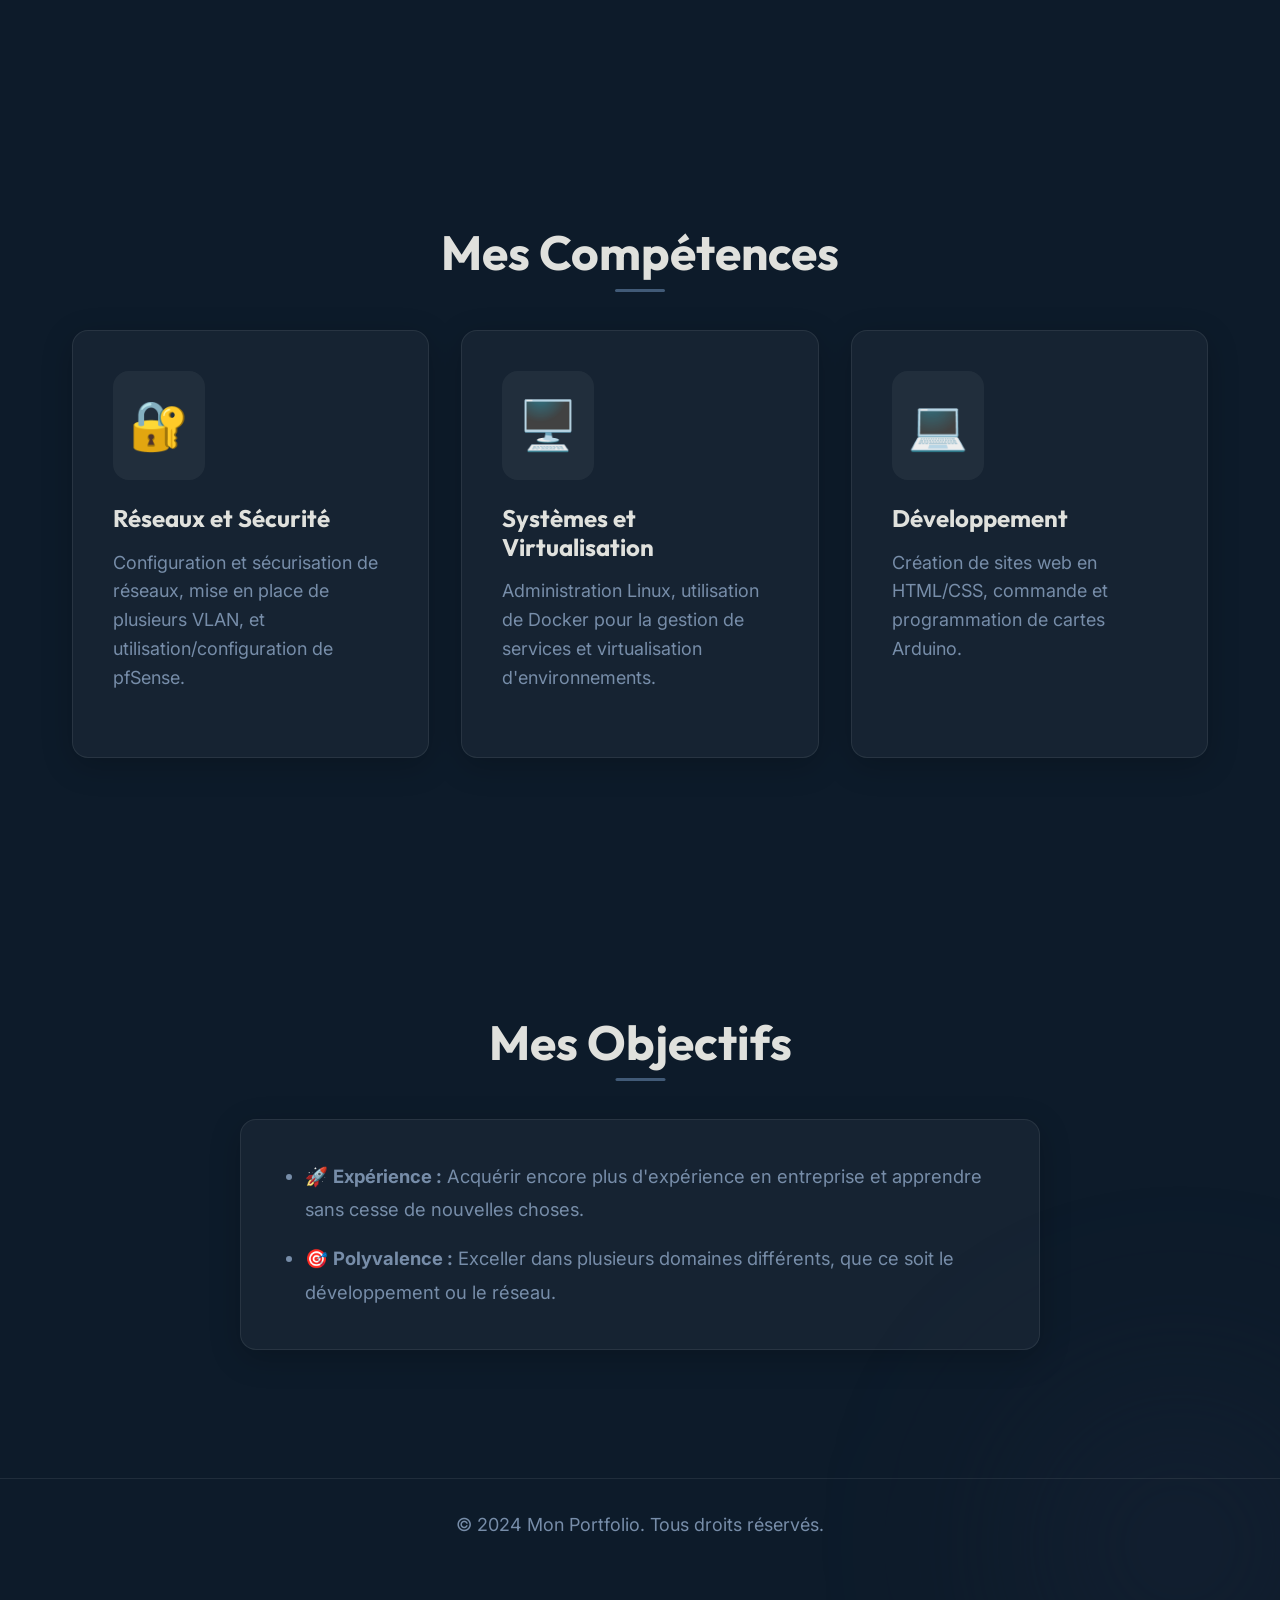
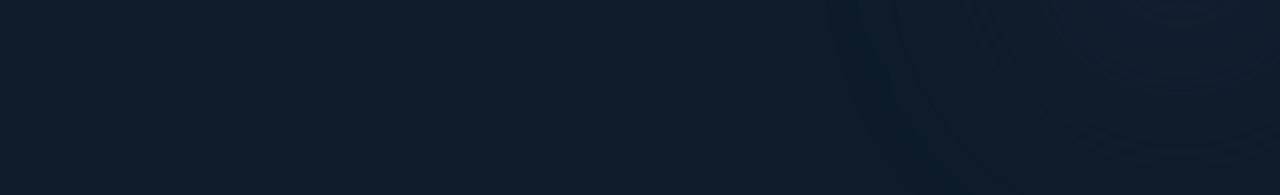
==== commit 62577390: "Add files via upload" ====
--- a/index.html
+++ b/index.html
@@ -53,6 +53,10 @@
                     <p style="font-size: 1rem; margin-bottom: 0.2rem;">📞 06 29 36 07 07</p>
                     <p style="font-size: 1rem; margin-bottom: 0.2rem;">✉️ imedatbi02@gmail.com</p>
                     <p style="font-size: 1rem; margin-bottom: 0;">📍 Grigny, 69520</p>
+                    <a href="ATBI-IMED-CV.pdf" class="btn btn-primary"
+                        style="margin-top: 1.5rem; font-size: 0.9rem; padding: 0.6rem 1.5rem;" target="_blank">
+                        <span style="margin-right: 0.5rem;">📄</span> Voir mon CV
+                    </a>
                 </div>
             </div>
         </section>
@@ -89,8 +93,7 @@
             <div class="timeline">
                 <div class="timeline-item glass-effect scroll-reveal" style="transition-delay: 0.2s;">
                     <h3 style="color: var(--primary-color);">2023 - 2024</h3>
-                    <h4>Obtention du Baccalauréat Professionnel Système Numérique option RISC & Validation de la
-                        certification CISCO</h4>
+                    <h4>Obtention du Baccalauréat Professionnel Système Numérique option RISC</h4>
                 </div>
             </div>
         </section>
@@ -102,7 +105,7 @@
                     <div class="card-icon">🔐</div>
                     <h3>Réseaux et Sécurité</h3>
                     <p>Configuration et sécurisation de réseaux, mise en place de plusieurs VLAN, et
-                        utilisation/configuration de PfSense.</p>
+                        utilisation/configuration de pfSense.</p>
                 </div>
                 <div class="card glass-effect">
                     <div class="card-icon">🖥️</div>
